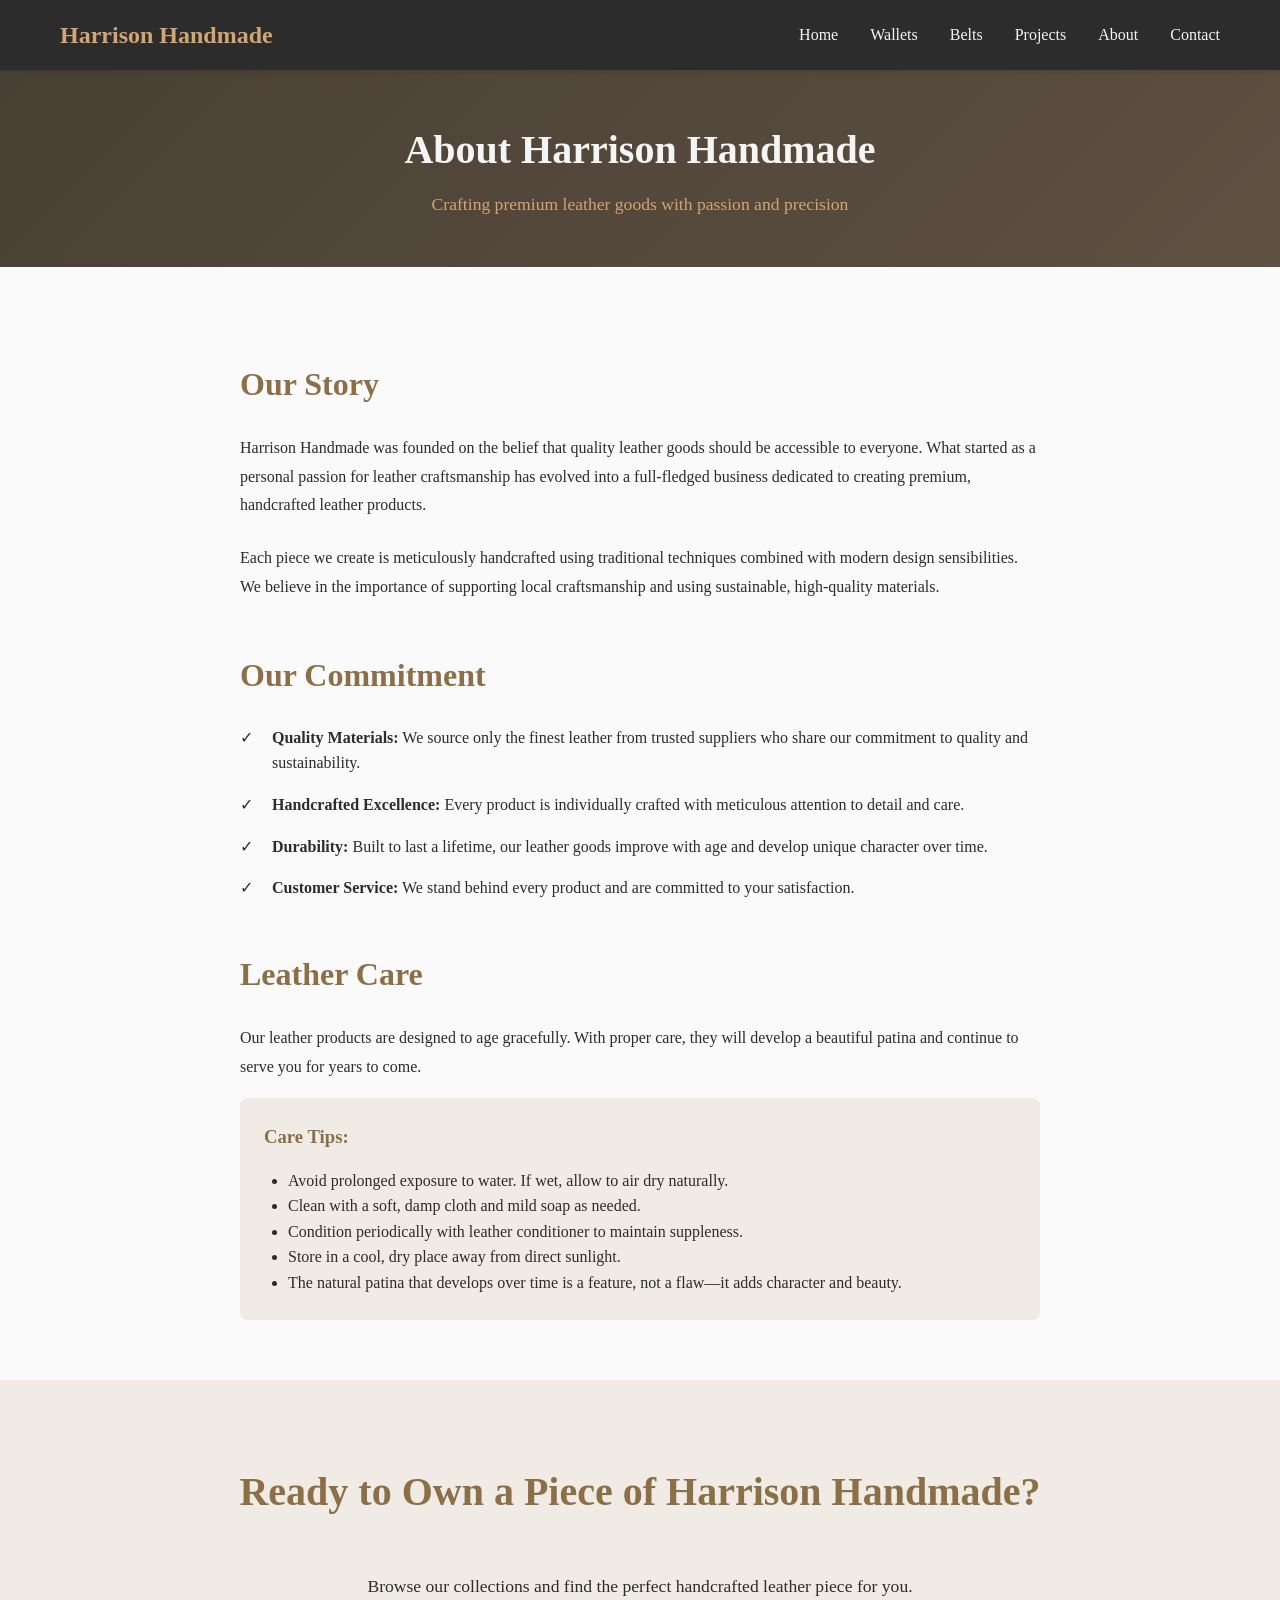
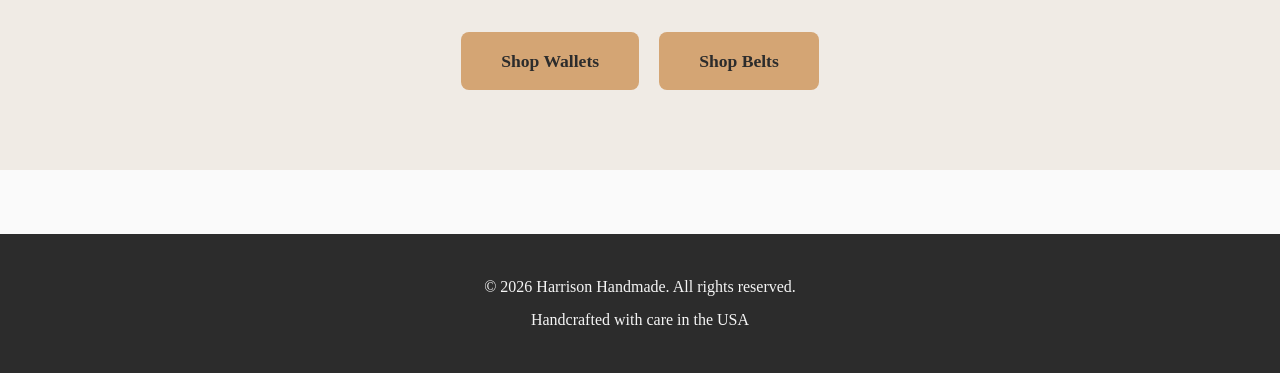
==== pages/about.html @ 96bf94e9 "Initial project setup: Add portfolio structure with HTML, CSS, and pages" ====
<!DOCTYPE html>
<html lang="en">
<head>
    <meta charset="UTF-8">
    <meta name="viewport" content="width=device-width, initial-scale=1.0">
    <title>About - Harrison Handmade</title>
    <link rel="stylesheet" href="../css/styles.css">
</head>
<body>
    <!-- Navigation -->
    <nav class="navbar">
        <div class="container">
            <div class="logo"><a href="../index.html" style="color: inherit;">Harrison Handmade</a></div>
            <ul class="nav-links">
                <li><a href="../index.html">Home</a></li>
                <li><a href="wallets.html">Wallets</a></li>
                <li><a href="belts.html">Belts</a></li>
                <li><a href="projects.html">Projects</a></li>
                <li><a href="about.html">About</a></li>
                <li><a href="contact.html">Contact</a></li>
            </ul>
        </div>
    </nav>

    <!-- Page Title -->
    <div class="page-title">
        <div class="container">
            <h1>About Harrison Handmade</h1>
            <p>Crafting premium leather goods with passion and precision</p>
        </div>
    </div>

    <!-- About Content -->
    <section class="container" style="padding: 60px 20px;">
        <div style="max-width: 800px; margin: 0 auto;">
            <h2 style="color: var(--primary-color); font-size: 2rem; margin-bottom: 1.5rem;">Our Story</h2>
            <p style="margin-bottom: 1.5rem; line-height: 1.8;">
                Harrison Handmade was founded on the belief that quality leather goods should be accessible to everyone. What started as a personal passion for leather craftsmanship has evolved into a full-fledged business dedicated to creating premium, handcrafted leather products.
            </p>
            <p style="margin-bottom: 1.5rem; line-height: 1.8;">
                Each piece we create is meticulously handcrafted using traditional techniques combined with modern design sensibilities. We believe in the importance of supporting local craftsmanship and using sustainable, high-quality materials.
            </p>

            <h2 style="color: var(--primary-color); font-size: 2rem; margin: 3rem 0 1.5rem;">Our Commitment</h2>
            <ul style="list-style: none; margin-bottom: 2rem;">
                <li style="margin-bottom: 1rem; padding-left: 2rem; position: relative;">
                    <span style="position: absolute; left: 0;">✓</span>
                    <strong>Quality Materials:</strong> We source only the finest leather from trusted suppliers who share our commitment to quality and sustainability.
                </li>
                <li style="margin-bottom: 1rem; padding-left: 2rem; position: relative;">
                    <span style="position: absolute; left: 0;">✓</span>
                    <strong>Handcrafted Excellence:</strong> Every product is individually crafted with meticulous attention to detail and care.
                </li>
                <li style="margin-bottom: 1rem; padding-left: 2rem; position: relative;">
                    <span style="position: absolute; left: 0;">✓</span>
                    <strong>Durability:</strong> Built to last a lifetime, our leather goods improve with age and develop unique character over time.
                </li>
                <li style="margin-bottom: 1rem; padding-left: 2rem; position: relative;">
                    <span style="position: absolute; left: 0;">✓</span>
                    <strong>Customer Service:</strong> We stand behind every product and are committed to your satisfaction.
                </li>
            </ul>

            <h2 style="color: var(--primary-color); font-size: 2rem; margin: 3rem 0 1.5rem;">Leather Care</h2>
            <p style="margin-bottom: 1rem; line-height: 1.8;">
                Our leather products are designed to age gracefully. With proper care, they will develop a beautiful patina and continue to serve you for years to come.
            </p>
            <div style="background-color: #f0ebe5; padding: 1.5rem; border-radius: 8px;">
                <h3 style="color: var(--primary-color); margin-bottom: 1rem;">Care Tips:</h3>
                <ul style="margin-left: 1.5rem;">
                    <li>Avoid prolonged exposure to water. If wet, allow to air dry naturally.</li>
                    <li>Clean with a soft, damp cloth and mild soap as needed.</li>
                    <li>Condition periodically with leather conditioner to maintain suppleness.</li>
                    <li>Store in a cool, dry place away from direct sunlight.</li>
                    <li>The natural patina that develops over time is a feature, not a flaw—it adds character and beauty.</li>
                </ul>
            </div>
        </div>
    </section>

    <!-- CTA Section -->
    <section class="why-us">
        <div class="container">
            <h2>Ready to Own a Piece of Harrison Handmade?</h2>
            <p style="text-align: center; font-size: 1.1rem; margin-bottom: 2rem;">Browse our collections and find the perfect handcrafted leather piece for you.</p>
            <p style="text-align: center;">
                <a href="wallets.html" class="cta-button" style="margin-right: 1rem;">Shop Wallets</a>
                <a href="belts.html" class="cta-button">Shop Belts</a>
            </p>
        </div>
    </section>

    <!-- Footer -->
    <footer class="footer">
        <div class="container">
            <p>&copy; 2026 Harrison Handmade. All rights reserved.</p>
            <p>Handcrafted with care in the USA</p>
        </div>
    </footer>

    <script src="../js/script.js"></script>
</body>
</html>
---- css/styles.css ----
/* Root Variables */
:root {
    --primary-color: #8b6f47;
    --secondary-color: #d4a574;
    --text-dark: #2c2c2c;
    --text-light: #f5f5f5;
    --accent: #c9a877;
    --border-radius: 8px;
}

/* Reset */
* {
    margin: 0;
    padding: 0;
    box-sizing: border-box;
}

/* Base Styles */
body {
    font-family: 'Georgia', serif;
    line-height: 1.6;
    color: var(--text-dark);
    background-color: #fafafa;
}

a {
    text-decoration: none;
    color: var(--primary-color);
    transition: color 0.3s ease;
}

a:hover {
    color: var(--secondary-color);
}

.container {
    max-width: 1200px;
    margin: 0 auto;
    padding: 0 20px;
}

/* Navigation */
.navbar {
    background-color: var(--text-dark);
    color: var(--text-light);
    padding: 1rem 0;
    position: sticky;
    top: 0;
    z-index: 1000;
    box-shadow: 0 2px 5px rgba(0, 0, 0, 0.1);
}

.navbar .container {
    display: flex;
    justify-content: space-between;
    align-items: center;
}

.logo {
    font-size: 1.5rem;
    font-weight: bold;
    color: var(--secondary-color);
}

.nav-links {
    display: flex;
    list-style: none;
    gap: 2rem;
}

.nav-links a {
    color: var(--text-light);
    transition: color 0.3s ease;
}

.nav-links a:hover {
    color: var(--secondary-color);
}

/* Hero Section */
.hero {
    background: linear-gradient(rgba(44, 44, 44, 0.6), rgba(44, 44, 44, 0.6)), url('data:image/svg+xml,<svg xmlns="http://www.w3.org/2000/svg" viewBox="0 0 1200 600"><rect fill="%238b6f47" width="1200" height="600"/><circle cx="100" cy="100" r="80" fill="%23d4a574" opacity="0.1"/><circle cx="1100" cy="500" r="150" fill="%23d4a574" opacity="0.1"/></svg>');
    background-size: cover;
    background-position: center;
    color: var(--text-light);
    padding: 150px 20px;
    text-align: center;
    min-height: 600px;
    display: flex;
    align-items: center;
    justify-content: center;
}

.hero-content h1 {
    font-size: 3.5rem;
    margin-bottom: 1rem;
    text-shadow: 2px 2px 4px rgba(0, 0, 0, 0.3);
}

.hero-content > p {
    font-size: 1.5rem;
    margin-bottom: 0.5rem;
}

.tagline {
    font-size: 1.1rem;
    margin-bottom: 2rem;
    color: var(--secondary-color);
}

.cta-button {
    display: inline-block;
    background-color: var(--secondary-color);
    color: var(--text-dark);
    padding: 15px 40px;
    border-radius: var(--border-radius);
    font-size: 1.1rem;
    font-weight: bold;
    transition: background-color 0.3s ease, transform 0.3s ease;
}

.cta-button:hover {
    background-color: var(--accent);
    transform: translateY(-3px);
}

/* Featured Collections */
.featured {
    padding: 80px 20px;
    background-color: #fff;
}

.featured h2 {
    text-align: center;
    font-size: 2.5rem;
    margin-bottom: 3rem;
    color: var(--primary-color);
}

.collections-grid {
    display: grid;
    grid-template-columns: repeat(auto-fit, minmax(300px, 1fr));
    gap: 2rem;
}

.collection-card {
    background-color: #f9f9f9;
    border-radius: var(--border-radius);
    overflow: hidden;
    box-shadow: 0 4px 6px rgba(0, 0, 0, 0.1);
    transition: transform 0.3s ease, box-shadow 0.3s ease;
}

.collection-card:hover {
    transform: translateY(-5px);
    box-shadow: 0 8px 12px rgba(0, 0, 0, 0.15);
}

.collection-image {
    width: 100%;
    height: 250px;
    background-size: cover;
    background-position: center;
}

.wallets-image {
    background: linear-gradient(135deg, var(--primary-color), var(--secondary-color));
}

.belts-image {
    background: linear-gradient(135deg, var(--secondary-color), var(--accent));
}

.projects-image {
    background: linear-gradient(135deg, var(--accent), var(--primary-color));
}

.collection-card h3 {
    font-size: 1.5rem;
    color: var(--primary-color);
    padding: 1.5rem 1.5rem 0.5rem;
}

.collection-card p {
    padding: 0 1.5rem;
    color: #666;
}

.collection-card .button {
    display: inline-block;
    margin: 1.5rem;
    background-color: var(--primary-color);
    color: var(--text-light);
    padding: 10px 25px;
    border-radius: var(--border-radius);
    transition: background-color 0.3s ease;
}

.collection-card .button:hover {
    background-color: var(--secondary-color);
    color: var(--text-dark);
}

/* Why Us Section */
.why-us {
    padding: 80px 20px;
    background-color: #f0ebe5;
}

.why-us h2 {
    text-align: center;
    font-size: 2.5rem;
    margin-bottom: 3rem;
    color: var(--primary-color);
}

.benefits-grid {
    display: grid;
    grid-template-columns: repeat(auto-fit, minmax(250px, 1fr));
    gap: 2rem;
}

.benefit {
    background-color: #fff;
    padding: 2rem;
    border-radius: var(--border-radius);
    text-align: center;
    box-shadow: 0 2px 4px rgba(0, 0, 0, 0.05);
}

.benefit h3 {
    color: var(--secondary-color);
    font-size: 1.3rem;
    margin-bottom: 1rem;
}

.benefit p {
    color: #666;
    line-height: 1.8;
}

/* Footer */
.footer {
    background-color: var(--text-dark);
    color: var(--text-light);
    text-align: center;
    padding: 2rem;
    margin-top: 4rem;
}

.footer p {
    margin: 0.5rem 0;
}

/* Responsive Design */
@media (max-width: 768px) {
    .hero-content h1 {
        font-size: 2.5rem;
    }

    .hero-content > p {
        font-size: 1.2rem;
    }

    .nav-links {
        gap: 1rem;
        font-size: 0.9rem;
    }

    .featured h2,
    .why-us h2 {
        font-size: 2rem;
    }
}

@media (max-width: 480px) {
    .nav-links {
        flex-direction: column;
        gap: 0.5rem;
    }

    .hero {
        padding: 100px 20px;
        min-height: 400px;
    }

    .hero-content h1 {
        font-size: 2rem;
    }

    .hero-content > p {
        font-size: 1rem;
    }
}

/* Gallery Section for Product Pages */
.gallery {
    display: grid;
    grid-template-columns: repeat(auto-fill, minmax(250px, 1fr));
    gap: 2rem;
    padding: 2rem 0;
}

.product-item {
    background-color: #fff;
    border-radius: var(--border-radius);
    overflow: hidden;
    box-shadow: 0 4px 6px rgba(0, 0, 0, 0.1);
    transition: transform 0.3s ease;
}

.product-item:hover {
    transform: scale(1.05);
}

.product-image {
    width: 100%;
    height: 250px;
    background: linear-gradient(135deg, var(--primary-color), var(--secondary-color));
    display: flex;
    align-items: center;
    justify-content: center;
    color: var(--text-light);
    font-size: 3rem;
}

.product-info {
    padding: 1.5rem;
}

.product-info h3 {
    color: var(--primary-color);
    margin-bottom: 0.5rem;
}

.product-info p {
    color: #666;
    font-size: 0.95rem;
}

/* Page Title */
.page-title {
    background: linear-gradient(rgba(44, 44, 44, 0.7), rgba(44, 44, 44, 0.7)), linear-gradient(135deg, var(--primary-color), var(--secondary-color));
    color: var(--text-light);
    padding: 3rem 2rem;
    text-align: center;
    margin-bottom: 2rem;
}

.page-title h1 {
    font-size: 2.5rem;
    margin-bottom: 0.5rem;
}

.page-title p {
    font-size: 1.1rem;
    color: var(--secondary-color);
}
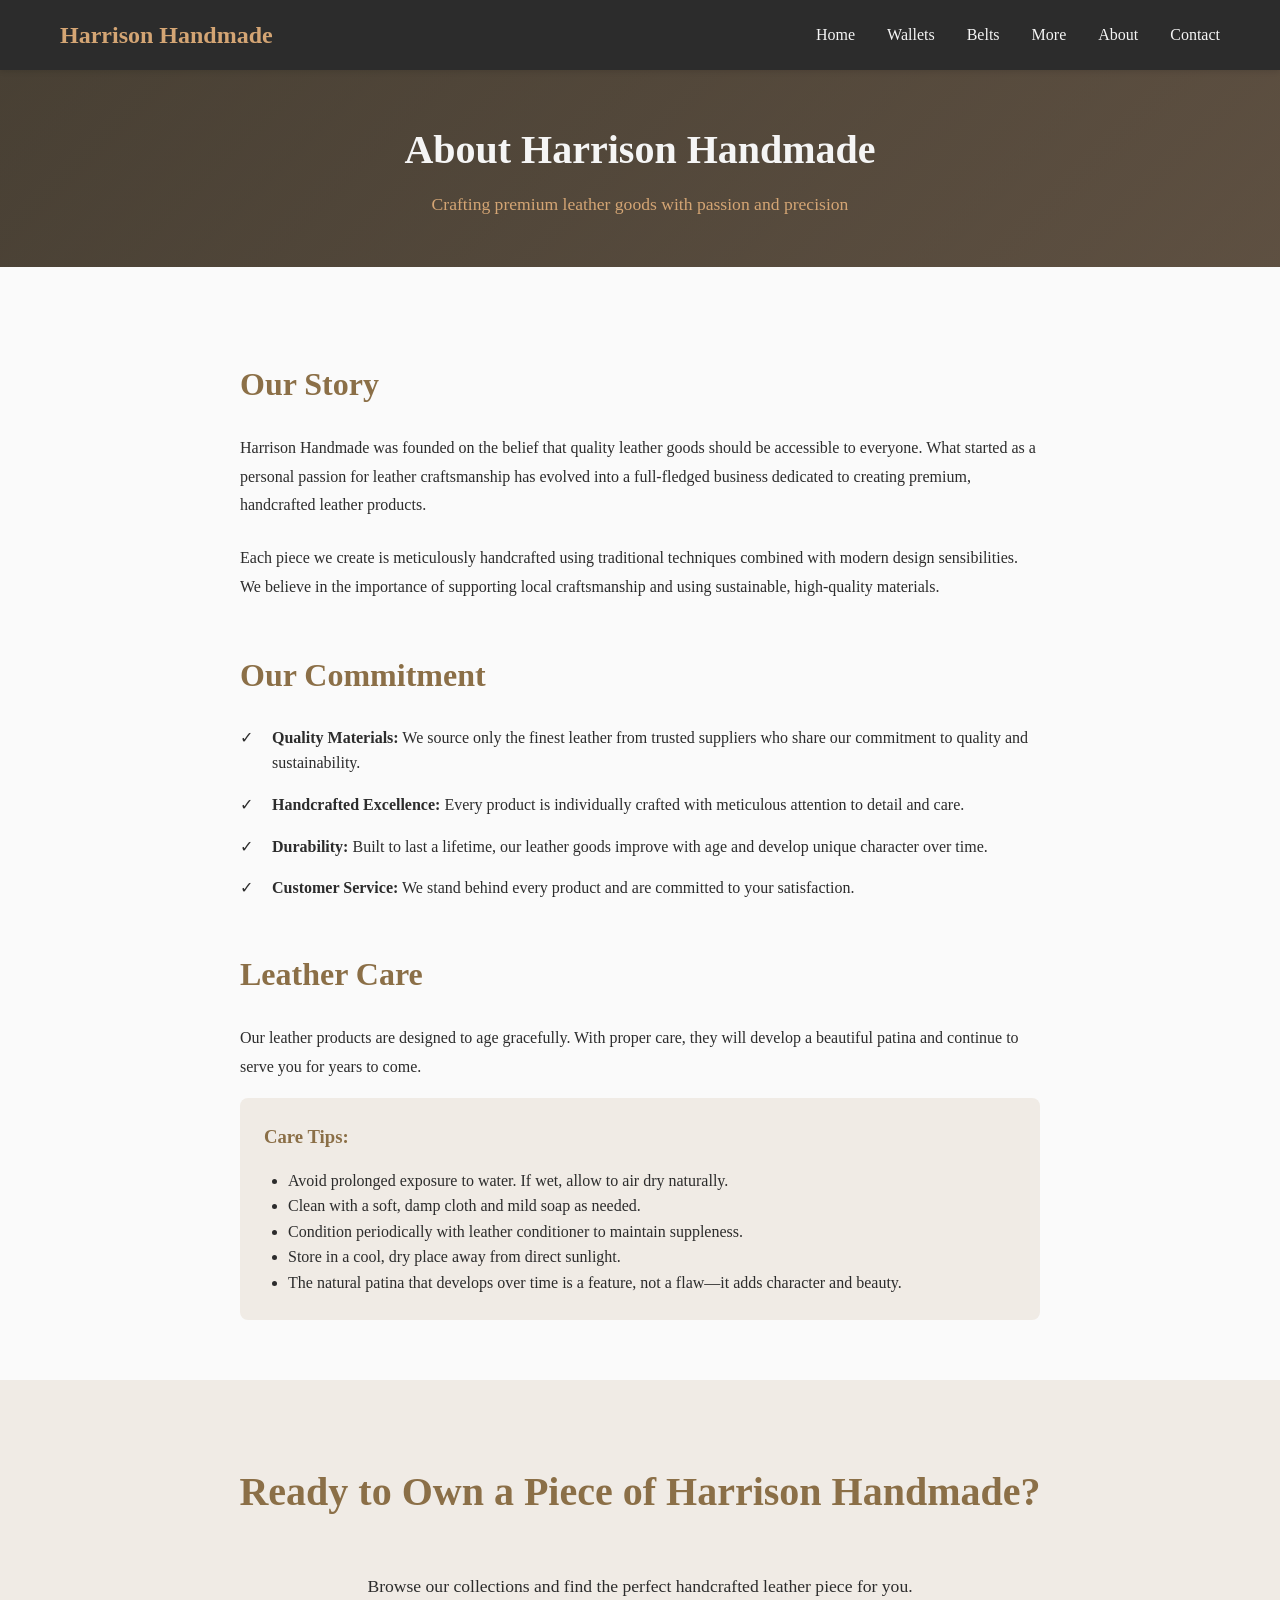
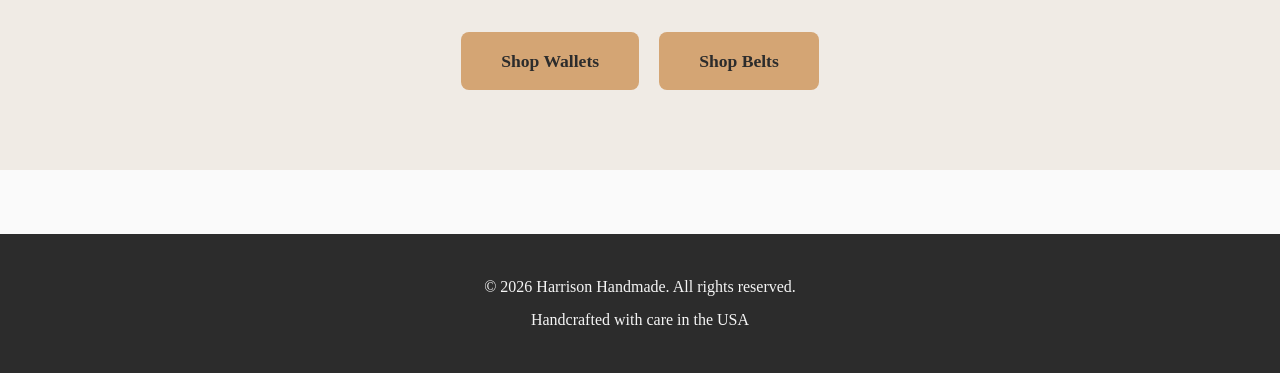
==== commit 5a223e67: "Replace 'Projects' link with 'More' link" ====
--- a/pages/about.html
+++ b/pages/about.html
@@ -15,7 +15,7 @@
                 <li><a href="../index.html">Home</a></li>
                 <li><a href="wallets.html">Wallets</a></li>
                 <li><a href="belts.html">Belts</a></li>
-                <li><a href="projects.html">Projects</a></li>
+                <li><a href="more.html">More</a></li>
                 <li><a href="about.html">About</a></li>
                 <li><a href="contact.html">Contact</a></li>
             </ul>
@@ -100,4 +100,4 @@
 
     <script src="../js/script.js"></script>
 </body>
-</html>+</html>
